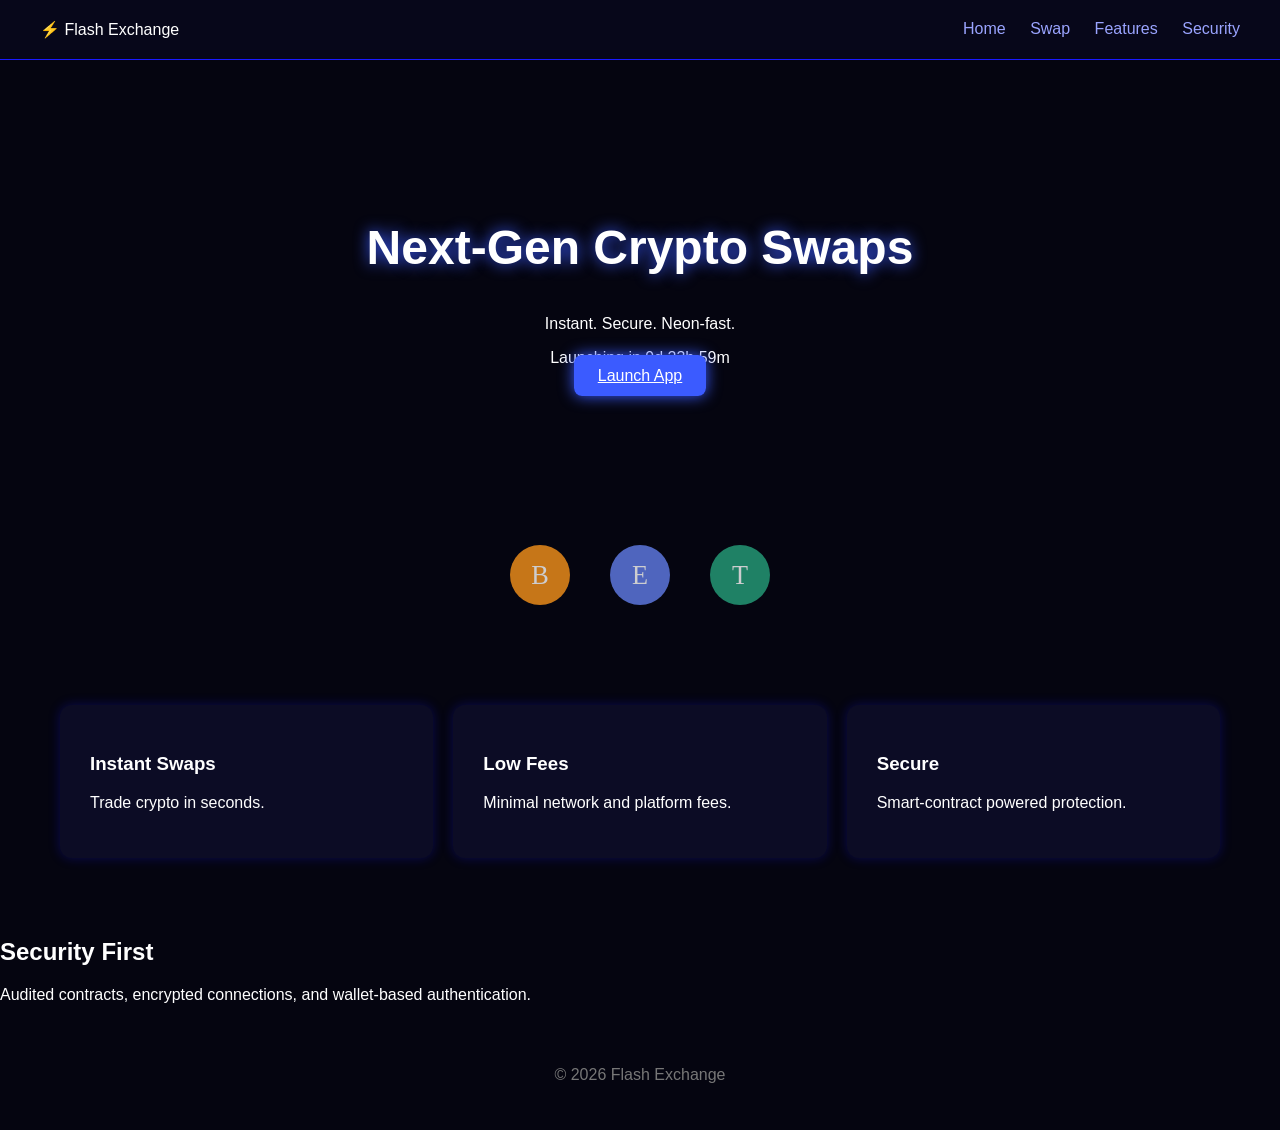
==== index.html @ e2f3cc8a "Initial commit" ====
<!DOCTYPE html>
<html lang="en">
<head>
<meta charset="UTF-8">
<meta name="viewport" content="width=device-width, initial-scale=1.0">
<title>Flash Exchange</title>
<link rel="stylesheet" href="style.css">
</head>
<body>

<header class="nav">
<div class="logo">⚡ Flash Exchange</div>
<nav>
<a href="index.html">Home</a>
<a href="swap.html">Swap</a>
<a href="#features">Features</a>
<a href="#security">Security</a>
</nav>
</header>

<section class="hero">
<h1>Next‑Gen Crypto Swaps</h1>
<p>Instant. Secure. Neon‑fast.</p>
<div id="countdown"></div>
<a class="btn" href="swap.html">Launch App</a>
</section>

<section class="logos">
<img src="assets/logos/btc.svg">
<img src="assets/logos/eth.svg">
<img src="assets/logos/usdt.svg">
</section>

<section id="features" class="grid">
<div class="card"><h3>Instant Swaps</h3><p>Trade crypto in seconds.</p></div>
<div class="card"><h3>Low Fees</h3><p>Minimal network and platform fees.</p></div>
<div class="card"><h3>Secure</h3><p>Smart‑contract powered protection.</p></div>
</section>

<section id="security" class="security">
<h2>Security First</h2>
<p>Audited contracts, encrypted connections, and wallet‑based authentication.</p>
</section>

<footer>
<p>© 2026 Flash Exchange</p>
</footer>

<script src="script.js"></script>
</body>
</html>
---- style.css ----
body{
margin:0;
font-family:Arial, sans-serif;
background:#050510;
color:white;
}

.nav{
display:flex;
justify-content:space-between;
padding:20px 40px;
background:#07071a;
border-bottom:1px solid #1a1aff;
}

.nav a{
margin-left:20px;
color:#9aa4ff;
text-decoration:none;
}

.hero{
text-align:center;
padding:120px 20px;
}

.hero h1{
font-size:48px;
text-shadow:0 0 15px #3b5bff;
}

.btn{
background:#3b5bff;
padding:12px 24px;
border:none;
color:white;
border-radius:8px;
box-shadow:0 0 15px #3b5bff;
cursor:pointer;
}

.grid{
display:grid;
grid-template-columns:repeat(auto-fit,minmax(220px,1fr));
gap:20px;
padding:60px;
}

.card{
background:#0c0c25;
padding:30px;
border-radius:12px;
box-shadow:0 0 12px #1a1aff44;
}

.logos{
display:flex;
justify-content:center;
gap:40px;
padding:40px;
opacity:0.8;
}

.logos img{
width:60px;
}

.swap{
padding:80px;
text-align:center;
}

.swap-box{
background:#0c0c25;
padding:40px;
border-radius:12px;
width:320px;
margin:auto;
box-shadow:0 0 20px #3b5bff44;
}

.swap-box input, .swap-box select{
width:100%;
padding:10px;
margin-bottom:15px;
background:#050510;
color:white;
border:1px solid #1a1aff;
}

footer{
text-align:center;
padding:30px;
color:#777;
}
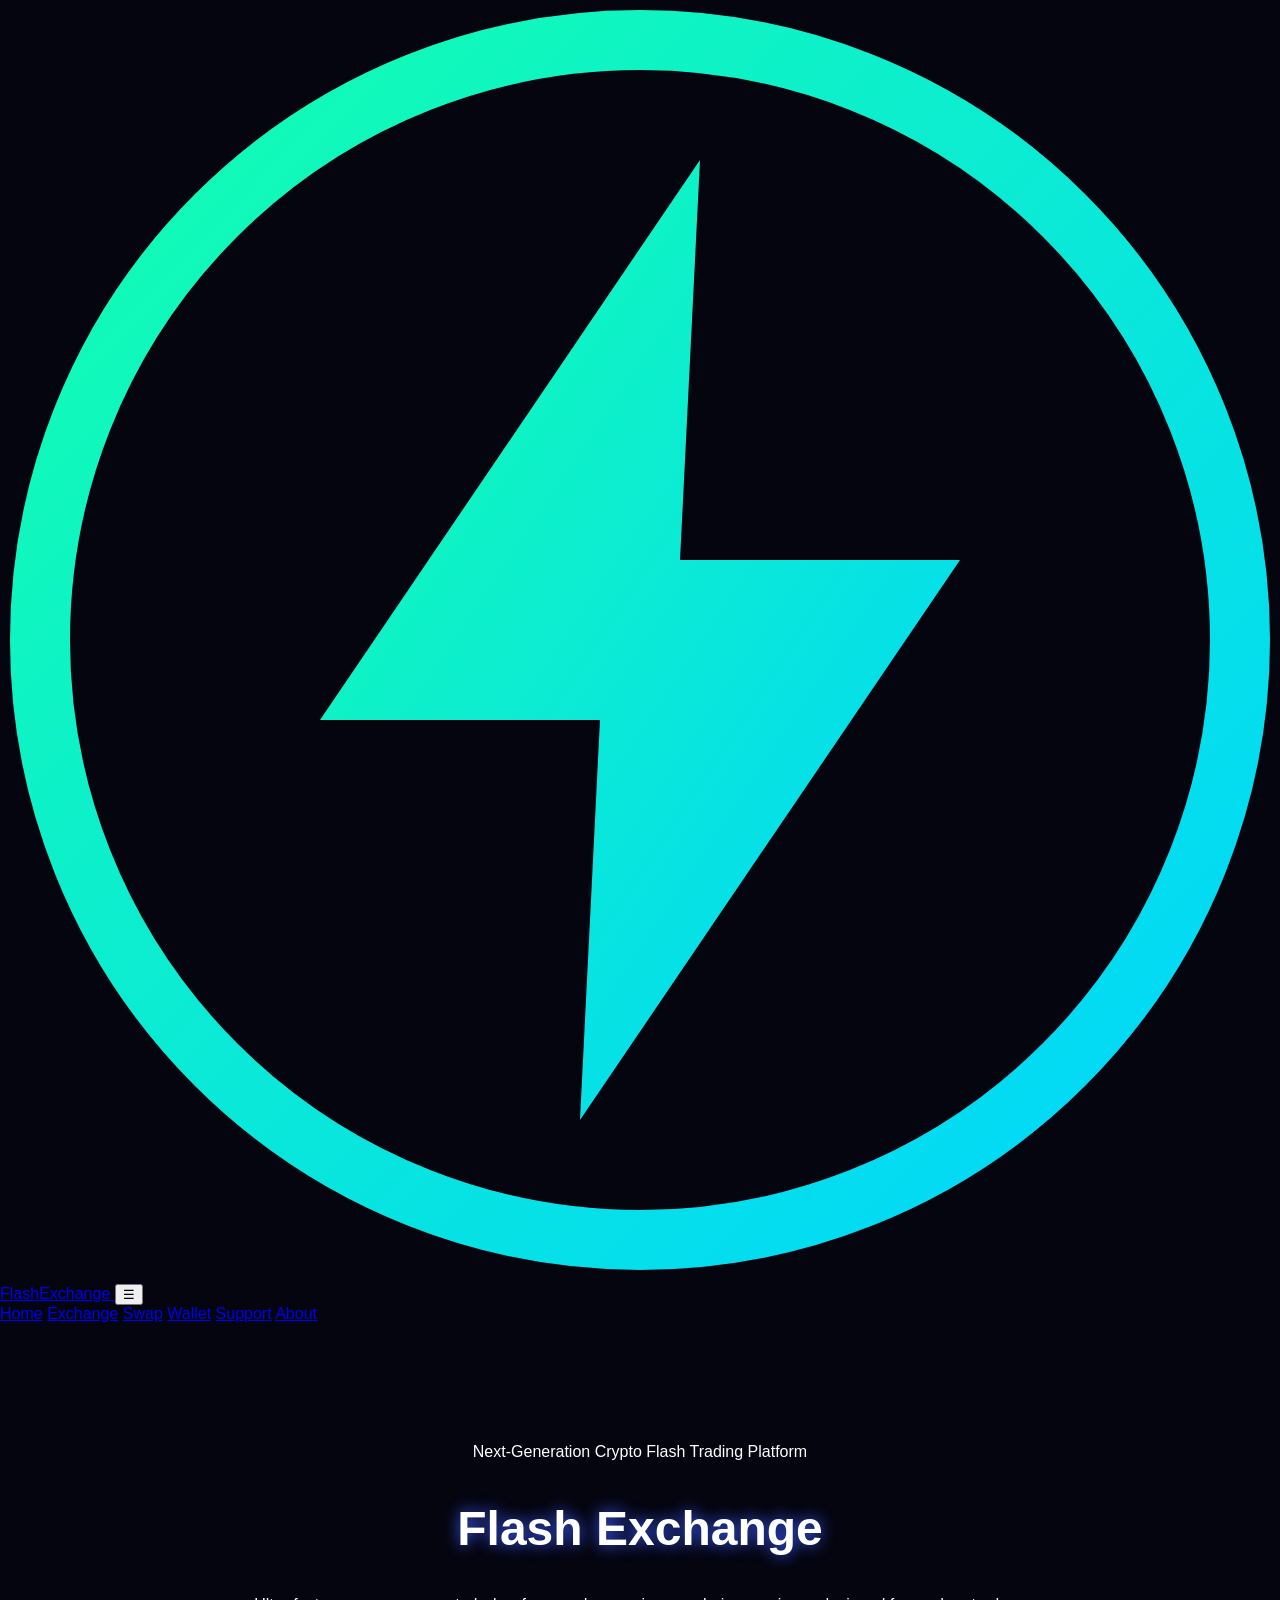
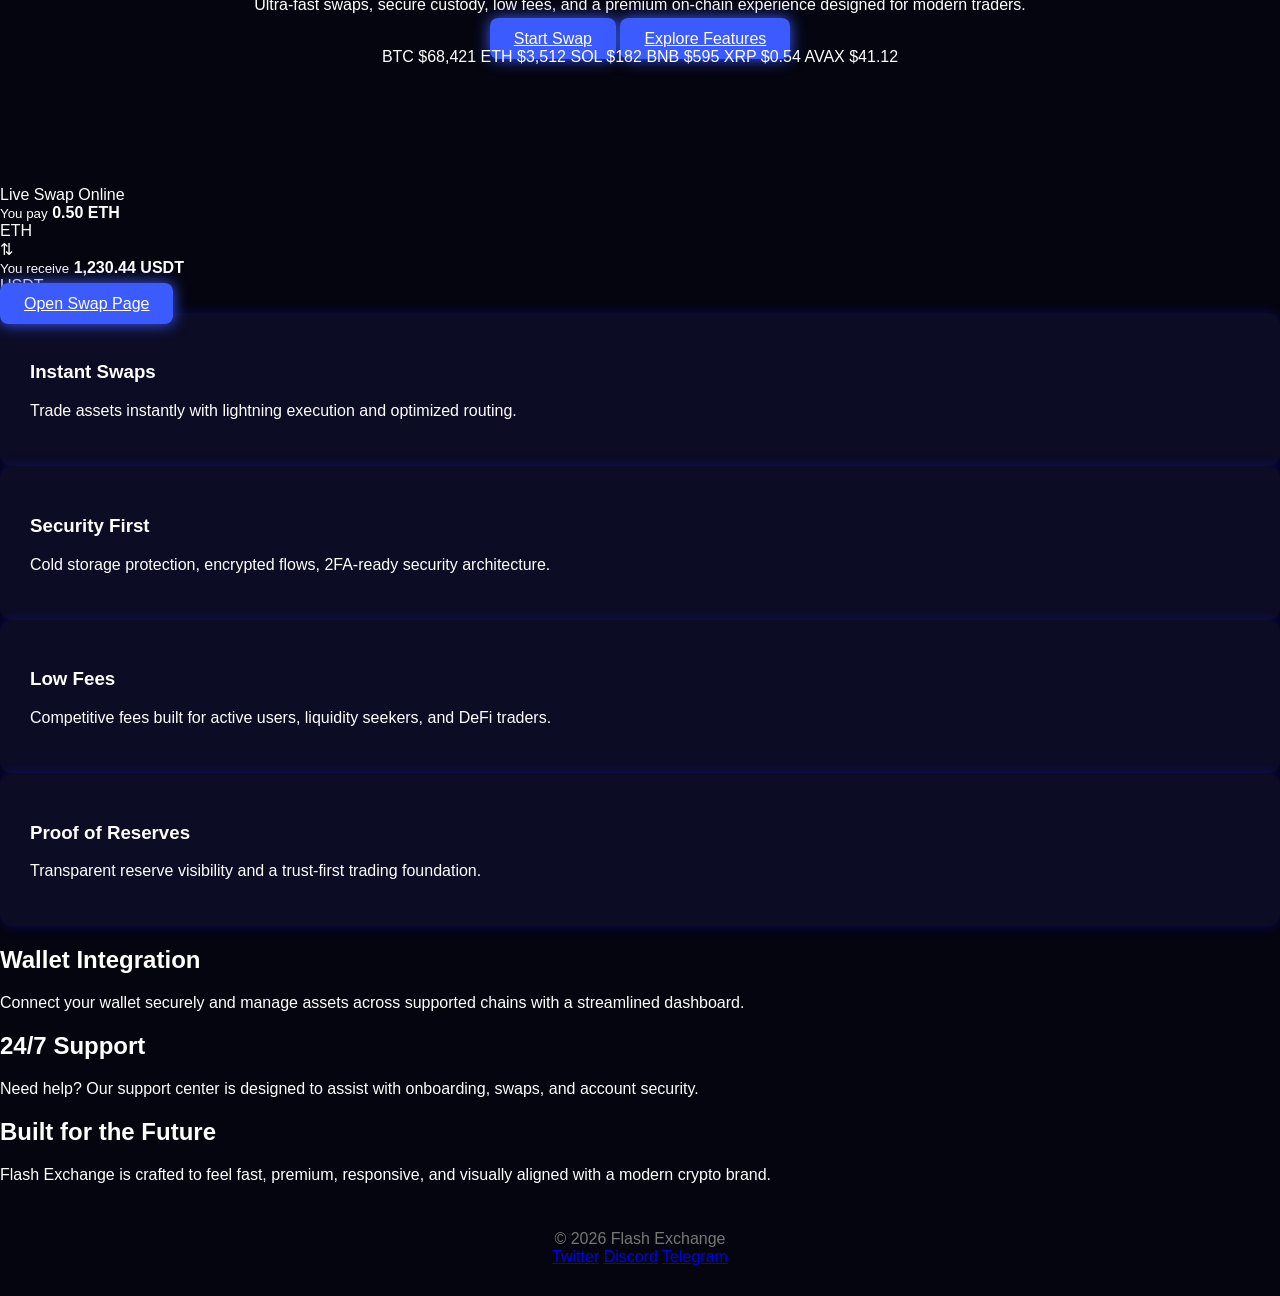
==== commit 1e9340ff: "Update index.html" ====
--- a/index.html
+++ b/index.html
@@ -1,51 +1,142 @@
 <!DOCTYPE html>
 <html lang="en">
 <head>
-<meta charset="UTF-8">
-<meta name="viewport" content="width=device-width, initial-scale=1.0">
-<title>Flash Exchange</title>
-<link rel="stylesheet" href="style.css">
+  <meta charset="UTF-8" />
+  <meta name="viewport" content="width=device-width, initial-scale=1.0" />
+  <title>Flash Exchange | Crypto Platform</title>
+  <link rel="preconnect" href="https://fonts.googleapis.com">
+  <link rel="preconnect" href="https://fonts.gstatic.com" crossorigin>
+  <link href="https://fonts.googleapis.com/css2?family=Orbitron:wght@400;500;600;700;800&display=swap" rel="stylesheet">
+  <link rel="stylesheet" href="style.css" />
 </head>
 <body>
+  <div class="bg-orb orb-1"></div>
+  <div class="bg-orb orb-2"></div>
+  <div class="bg-grid"></div>
 
-<header class="nav">
-<div class="logo">⚡ Flash Exchange</div>
-<nav>
-<a href="index.html">Home</a>
-<a href="swap.html">Swap</a>
-<a href="#features">Features</a>
-<a href="#security">Security</a>
-</nav>
-</header>
+  <header class="topbar">
+    <a class="brand" href="index.html" aria-label="Flash Exchange home">
+      <span class="brand-icon" aria-hidden="true">
+        <svg viewBox="0 0 64 64" fill="none" xmlns="http://www.w3.org/2000/svg">
+          <defs>
+            <linearGradient id="g" x1="0" y1="0" x2="1" y2="1">
+              <stop offset="0%" stop-color="#14ffae"/>
+              <stop offset="100%" stop-color="#00d4ff"/>
+            </linearGradient>
+          </defs>
+          <circle cx="32" cy="32" r="30" stroke="url(#g)" stroke-width="3"/>
+          <path d="M35 8L16 36h14l-1 20 19-28H34l1-20Z" fill="url(#g)"/>
+        </svg>
+      </span>
+      <span class="brand-text">Flash<span>Exchange</span></span>
+    </a>
 
-<section class="hero">
-<h1>Next‑Gen Crypto Swaps</h1>
-<p>Instant. Secure. Neon‑fast.</p>
-<div id="countdown"></div>
-<a class="btn" href="swap.html">Launch App</a>
-</section>
+    <button class="nav-toggle" aria-label="Toggle menu" onclick="document.body.classList.toggle('menu-open')">☰</button>
 
-<section class="logos">
-<img src="assets/logos/btc.svg">
-<img src="assets/logos/eth.svg">
-<img src="assets/logos/usdt.svg">
-</section>
+    <nav class="navlinks">
+      <a href="#home">Home</a>
+      <a href="#features">Exchange</a>
+      <a href="swap.html">Swap</a>
+      <a href="#wallet">Wallet</a>
+      <a href="#support">Support</a>
+      <a href="#about">About</a>
+    </nav>
+  </header>
 
-<section id="features" class="grid">
-<div class="card"><h3>Instant Swaps</h3><p>Trade crypto in seconds.</p></div>
-<div class="card"><h3>Low Fees</h3><p>Minimal network and platform fees.</p></div>
-<div class="card"><h3>Secure</h3><p>Smart‑contract powered protection.</p></div>
-</section>
+  <main id="home">
+    <section class="hero reveal">
+      <div class="eyebrow">Next‑Generation Crypto Flash Trading Platform</div>
+      <h1 class="title glow">Flash Exchange</h1>
+      <p class="subtitle">Ultra-fast swaps, secure custody, low fees, and a premium on-chain experience designed for modern traders.</p>
 
-<section id="security" class="security">
-<h2>Security First</h2>
-<p>Audited contracts, encrypted connections, and wallet‑based authentication.</p>
-</section>
+      <div class="hero-actions">
+        <a href="swap.html" class="btn primary">Start Swap</a>
+        <a href="#features" class="btn ghost">Explore Features</a>
+      </div>
 
-<footer>
-<p>© 2026 Flash Exchange</p>
-</footer>
+      <div class="ticker-wrap">
+        <div class="ticker">
+          <span>BTC $68,421</span>
+          <span>ETH $3,512</span>
+          <span>SOL $182</span>
+          <span>BNB $595</span>
+          <span>XRP $0.54</span>
+          <span>AVAX $41.12</span>
+        </div>
+      </div>
+    </section>
 
-<script src="script.js"></script>
+    <section class="swap-preview reveal" id="features">
+      <div class="panel">
+        <div class="panel-head">
+          <span>Live Swap</span>
+          <span class="status"><i></i> Online</span>
+        </div>
+        <div class="swap-card">
+          <div class="swap-row">
+            <div>
+              <small>You pay</small>
+              <strong>0.50 ETH</strong>
+            </div>
+            <div class="token-badge">ETH</div>
+          </div>
+          <div class="swap-arrow">⇅</div>
+          <div class="swap-row">
+            <div>
+              <small>You receive</small>
+              <strong>1,230.44 USDT</strong>
+            </div>
+            <div class="token-badge usdt">USDT</div>
+          </div>
+          <a href="swap.html" class="btn primary full">Open Swap Page</a>
+        </div>
+      </div>
+
+      <div class="stats-grid">
+        <article class="card reveal">
+          <h3>Instant Swaps</h3>
+          <p>Trade assets instantly with lightning execution and optimized routing.</p>
+        </article>
+        <article class="card reveal">
+          <h3>Security First</h3>
+          <p>Cold storage protection, encrypted flows, 2FA-ready security architecture.</p>
+        </article>
+        <article class="card reveal">
+          <h3>Low Fees</h3>
+          <p>Competitive fees built for active users, liquidity seekers, and DeFi traders.</p>
+        </article>
+        <article class="card reveal">
+          <h3>Proof of Reserves</h3>
+          <p>Transparent reserve visibility and a trust-first trading foundation.</p>
+        </article>
+      </div>
+    </section>
+
+    <section class="info-section reveal" id="wallet">
+      <div class="info-card">
+        <h2>Wallet Integration</h2>
+        <p>Connect your wallet securely and manage assets across supported chains with a streamlined dashboard.</p>
+      </div>
+      <div class="info-card" id="support">
+        <h2>24/7 Support</h2>
+        <p>Need help? Our support center is designed to assist with onboarding, swaps, and account security.</p>
+      </div>
+      <div class="info-card" id="about">
+        <h2>Built for the Future</h2>
+        <p>Flash Exchange is crafted to feel fast, premium, responsive, and visually aligned with a modern crypto brand.</p>
+      </div>
+    </section>
+  </main>
+
+  <footer class="footer">
+    <div>© 2026 Flash Exchange</div>
+    <div class="footer-links">
+      <a href="#">Twitter</a>
+      <a href="#">Discord</a>
+      <a href="#">Telegram</a>
+    </div>
+  </footer>
+
+  <script src="script.js"></script>
 </body>
 </html>
